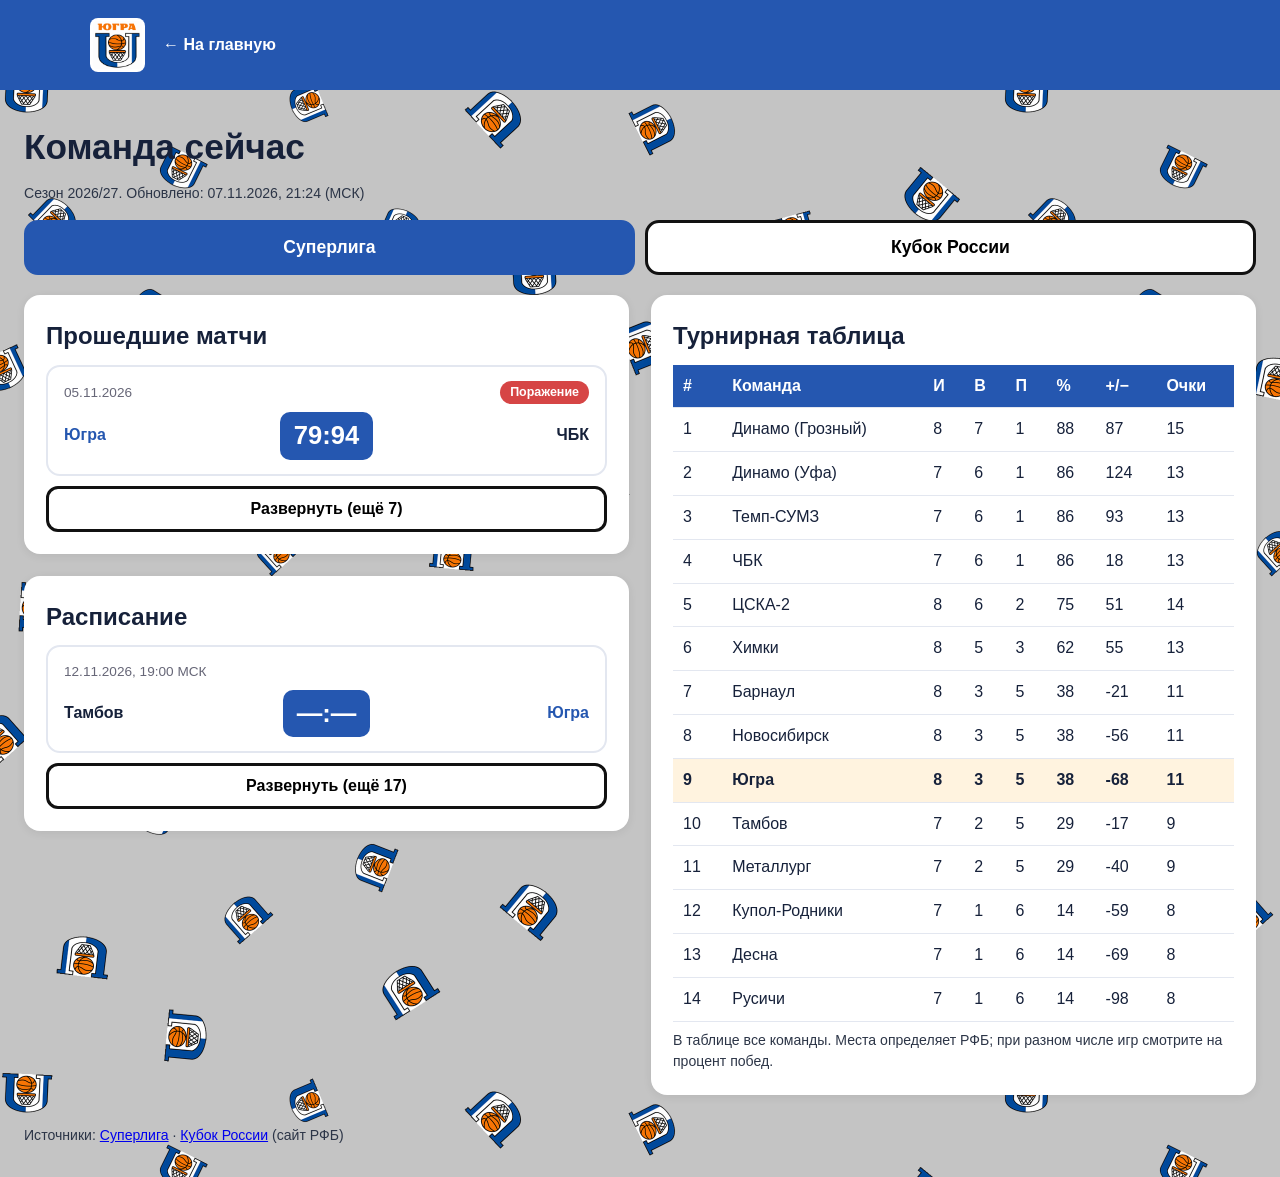
==== team.html @ 1a5d99e0 "Add files via upload" ====
<!DOCTYPE html>
<html lang="ru">
<head>
<meta charset="utf-8">
<meta name="viewport" content="width=device-width,initial-scale=1">
<title>Команда сейчас — БК «Югра»</title>
<link rel="stylesheet" href="style.css">
</head>
<body>
<div class="top"><div class="top-in">
  <img src="img/logo.png" alt="" onerror="this.style.display='none'">
  <a href="index.html">← На главную</a>
</div></div>

<main class="page wide">
  <h1>Команда сейчас</h1>
  <p class="note" id="meta" style="margin:-6px 0 16px"></p>

  <div class="tabs" role="tablist">
    <button class="tab active" data-tab="superliga" role="tab">Суперлига</button>
    <button class="tab" data-tab="cup" role="tab">Кубок России</button>
  </div>

  <!-- Слева матчи «Югры», справа таблица или сетка -->
  <section id="superliga" class="tabpane split">
    <div class="col" id="sl-left"></div>
    <div class="col" id="sl-right"></div>
  </section>

  <section id="cup" class="tabpane split" hidden>
    <div class="col" id="cup-left"></div>
    <div class="col" id="cup-right"></div>
  </section>

  <p class="note">Источники:
    <a id="sl-src" target="_blank" rel="noopener">Суперлига</a> ·
    <a id="cup-src" target="_blank" rel="noopener">Кубок России</a> (сайт РФБ)</p>
</main>

<script src="data.js"></script>
<script>
const d = window.YUGRA_DATA;
const us = s => /югра/i.test(s);

document.getElementById('meta').textContent = `Сезон ${d.season}. Обновлено: ${d.updated}`;
document.getElementById('sl-src').href  = d.superliga.source;
document.getElementById('cup-src').href = d.cup.source;

/* ---------- общие функции ---------- */
const dateKey = s => {            // дата вида 8.10.2026 или 7–8.10.2026 -> число для сортировки
  const m = [...String(s).matchAll(/(\d{1,2})\.(\d{1,2})\.(\d{4})/g)].pop();
  return m ? new Date(+m[3], +m[2]-1, +m[1]).getTime() : 0;
};
const pts = sc => sc.split(':').map(Number);

function card(m, played){
  let badge = '';
  if (played){
    const [a,b] = pts(m.score);
    const y = us(m.home) ? a : b, o = us(m.home) ? b : a;
    badge = y > o ? '<span class="badge win">Победа</span>' : '<span class="badge loss">Поражение</span>';
  }
  return `<div class="mcard">
    <div class="mdate"><span>${m.date}${m.time ? ', '+m.time+' МСК' : ''}</span>${badge}</div>
    <div class="mrow">
      <span class="mteam ${us(m.home)?'us':''}">${m.home}</span>
      <span class="mscore">${played ? m.score : '—:—'}</span>
      <span class="mteam r ${us(m.away)?'us':''}">${m.away}</span>
    </div></div>`;
}

// блок: первый матч виден, остальные раскрываются кнопкой
function block(title, items, played, emptyText){
  if (!items.length) return `<div class="panel"><h2>${title}</h2><p class="empty">${emptyText}</p></div>`;
  const rest = items.slice(1);
  return `<div class="panel"><h2>${title}</h2>
    ${card(items[0], played)}
    <div class="more-list" hidden>${rest.map(m => card(m, played)).join('')}</div>
    ${rest.length ? `<button class="expand" data-more="${rest.length}">Развернуть (ещё ${rest.length})</button>` : ''}
  </div>`;
}

function leftColumn(played, upcoming){
  // прошедшие: самый свежий матч первым; расписание: ближайший первым
  played   = played.filter(m => us(m.home+' '+m.away)).sort((a,b) => dateKey(b.date) - dateKey(a.date));
  upcoming = upcoming.filter(m => us(m.home+' '+m.away)).sort((a,b) => dateKey(a.date) - dateKey(b.date));
  return block('Прошедшие матчи', played, true, 'Матчей ещё нет')
       + block('Расписание', upcoming, false, 'Ближайших матчей нет');
}

document.addEventListener('click', e => {
  const b = e.target.closest('.expand'); if (!b) return;
  const list = b.previousElementSibling;
  list.hidden = !list.hidden;
  b.textContent = list.hidden ? `Развернуть (ещё ${b.dataset.more})` : 'Свернуть';
});

/* ---------- Суперлига ---------- */
const sl = d.superliga;
document.getElementById('sl-left').innerHTML = leftColumn(
  sl.results.map(g => ({date:g[0], home:g[1], away:g[2], score:g[3]})),
  sl.schedule.map(g => ({date:g[0], time:g[1], home:g[2], away:g[3]}))
);
document.getElementById('sl-right').innerHTML = `
  <div class="panel"><h2>Турнирная таблица</h2>
  <table><thead><tr><th>#</th><th>Команда</th><th>И</th><th>В</th><th>П</th><th>%</th><th>+/−</th><th>Очки</th></tr></thead><tbody>
  ${sl.table.length
    ? sl.table.map((r,i) => `<tr class="${us(r[0])?'us':''}"><td>${i+1}</td><td>${r[0]}</td><td>${r[1]}</td><td>${r[2]}</td><td>${r[3]}</td><td>${r[4]}</td><td>${r[7]}</td><td>${r[8]}</td></tr>`).join('')
    : '<tr><td colspan="8" class="empty">Данные ещё не загружены</td></tr>'}
  </tbody></table>
  <p class="note">В таблице все команды. Места определяет РФБ; при разном числе игр смотрите на процент побед.</p></div>`;

/* ---------- Кубок России ---------- */
const legs = d.cup.rounds.flatMap(r => r.ties.flatMap(t => t.legs)).filter(l => us(l.home+' '+l.away));
document.getElementById('cup-left').innerHTML = leftColumn(
  legs.filter(l => l.score), legs.filter(l => !l.score)
);

// пара -> строки двух команд: очки в каждом матче и сумма
function tieHTML(t){
  const [a, b] = [t.legs[0].home, t.legs[0].away];
  const row = team => {
    const per = t.legs.map(l => l.score ? pts(l.score)[l.home === team ? 0 : 1] : null);
    const sum = per.every(v => v !== null) ? per[0] + per[1] : null;
    return {team, per, sum};
  };
  const ra = row(a), rb = row(b);
  const done = ra.sum !== null;
  const cls = (r, o) => (us(r.team) ? 'us ' : '') + (done && r.sum > o.sum ? 'win' : '');
  const line = (r, o) => `<div class="trow ${cls(r,o)}"><span class="tname">${r.team}</span>
    <span>${r.per[0] ?? ''}</span><span>${r.per[1] ?? ''}</span><b>${r.sum ?? ''}</b></div>`;
  const next = t.legs.find(l => !l.score);
  return `<div class="tie2 ${us(a+' '+b)?'tie-us':''}">
    <div class="thead"><span></span><span>1</span><span>2</span><span>Σ</span></div>
    ${line(ra, rb)}${line(rb, ra)}
    ${next ? `<div class="tnext">${next.date}${next.time ? ', '+next.time : ''}</div>` : ''}</div>`;
}
document.getElementById('cup-right').innerHTML = `
  <div class="panel"><h2>Сетка плей-офф</h2>
  <div class="bracket">
  ${d.cup.rounds.map(r => `<div class="rcol"><div class="rname">${r.name}</div>
    <div class="rties">${r.ties.length
      ? r.ties.map(t => `<div class="tslot">${tieHTML(t)}</div>`).join('')
      : '<div class="tslot"><div class="tie2 tbd">Пары определятся позже</div></div>'}</div></div>`).join('')}
  </div>
  <p class="note">В паре два матча, дальше проходит команда с большей суммой очков (Σ). Победитель пары выделен.</p></div>`;

/* ---------- переключатель вкладок ---------- */
document.querySelectorAll('.tab').forEach(b => b.onclick = () => {
  document.querySelectorAll('.tab').forEach(x => x.classList.toggle('active', x === b));
  document.querySelectorAll('.tabpane').forEach(p => p.hidden = p.id !== b.dataset.tab);
  history.replaceState(null, '', '#' + b.dataset.tab);
});
if (location.hash === '#cup') document.querySelector('[data-tab=cup]').click();
</script>
</body>
</html>
---- style.css ----
:root{--blue:#2557b0;--dark:#0d2a63;--orange:#f08a00;--bg:#f3f5fa}
*{box-sizing:border-box;margin:0;padding:0}
body{font-family:"Segoe UI",Roboto,Arial,sans-serif;background:#c4c4c4 url("img/pattern.png") 0 0/1000px 1000px repeat;color:#16213a;line-height:1.55}

/* ШАПКА */
.hero{--h:max(33.33vh,230px);position:relative;height:33.33vh;min-height:230px;background:var(--blue);overflow:hidden;
  transition:height .7s ease;color:#fff}
.hero.open{height:auto;min-height:100vh}
/* фото целиком растянуто на всю шапку; при раскрытии шапки растягивается вместе с ней */
.hero-photo{position:absolute;inset:0;background:url("img/header.jpg") 0 0/100% 100% no-repeat;opacity:.9;
  transition:opacity .8s ease}
.hero.open .hero-photo{opacity:.85}
.hero::after{content:"";position:absolute;inset:0;pointer-events:none;
  background:linear-gradient(90deg,rgba(26,62,135,.72) 0%,rgba(26,62,135,.5) 45%,rgba(26,62,135,.12) 100%);transition:background .8s ease}
.hero.open::after{background:linear-gradient(90deg,rgba(26,62,135,.88) 0%,rgba(26,62,135,.7) 55%,rgba(26,62,135,.4) 100%)}
.hero-inner{--logo:clamp(110px,16vw,190px);position:relative;z-index:2;max-width:1200px;margin:0 auto;padding:28px 24px;
  display:flex;flex-wrap:wrap;gap:0 32px;align-items:flex-start}
.hero-inner>div:not(.more){flex:1;min-width:0}
.logo{width:var(--logo);background:#fff;border-radius:14px;padding:8px;flex-shrink:0;
  box-shadow:0 8px 24px rgba(0,0,0,.3)}
.hero h1{font-size:clamp(2.2rem,6vw,4.6rem);letter-spacing:.04em;line-height:1.05}
.tagline{margin-top:8px;opacity:.9;max-width:560px}
.btn{display:inline-block;margin-top:18px;padding:12px 30px;border:3px solid #fff;border-radius:12px;
  background:transparent;color:#fff;font-size:1.05rem;font-weight:600;cursor:pointer;text-decoration:none;transition:.2s}
.btn:hover{background:#fff;color:var(--blue)}
.more{flex:0 0 100%;padding-left:calc(var(--logo) + 32px);min-width:0;max-height:0;overflow:hidden;opacity:0;transition:max-height .8s ease,opacity .6s ease .15s}
.hero.open .more{max-height:4000px;opacity:1;margin-top:26px}
.more h2{margin:18px 0 6px;color:#ffd08a;font-size:1.3rem}
.more p{max-width:820px}
.roster{display:grid;grid-template-columns:repeat(auto-fill,minmax(250px,1fr));gap:8px;margin-top:10px;list-style:none;max-width:900px}
.roster li{background:rgba(255,255,255,.12);border-radius:8px;padding:8px 12px;font-size:.95rem}
.roster b{color:#ffd08a;margin-right:6px}

/* КАРТОЧКИ */
.cards{max-width:1200px;margin:36px auto;padding:0 24px;display:grid;grid-template-columns:repeat(auto-fit,minmax(280px,1fr));gap:24px}
.card{background:#fff;border:6px solid #111;border-radius:18px;padding:26px;min-height:300px;
  display:flex;flex-direction:column;justify-content:space-between;transition:transform .2s}
.card:hover{transform:translateY(-4px)}
.card h2{font-size:1.9rem}
.card p{margin-top:10px;color:#444}
.card .btn{align-self:flex-start;color:#111;border-color:#111}
.card .btn:hover{background:#111;color:#fff}

/* ВНУТРЕННИЕ СТРАНИЦЫ */
.top{background:var(--blue);color:#fff;padding:18px 24px}
.top-in{max-width:1100px;margin:0 auto;display:flex;align-items:center;gap:18px}
.top img{height:54px;background:#fff;border-radius:8px;padding:3px}
.top a{color:#fff;text-decoration:none;font-weight:600}
.page{max-width:1100px;margin:30px auto;padding:0 24px}
.page h1{font-size:2.2rem;margin-bottom:14px}
.panel{background:#fff;border-radius:16px;padding:22px;margin-bottom:22px;box-shadow:0 2px 10px rgba(0,0,0,.07);overflow-x:auto}
table{width:100%;border-collapse:collapse}
th,td{padding:9px 10px;text-align:left;border-bottom:1px solid #e3e7f0}
th{background:var(--blue);color:#fff}
tr.us td{background:#fff3df;font-weight:700}
.note{font-size:.88rem;color:#667;margin-top:8px}
.stats{display:grid;grid-template-columns:repeat(auto-fit,minmax(140px,1fr));gap:14px}
.stat{background:var(--blue);color:#fff;border-radius:14px;padding:16px;text-align:center}
.stat b{display:block;font-size:2rem}
.todo{border:2px dashed #aab;border-radius:12px;padding:18px;color:#556}

/* ПЕРЕКЛЮЧАТЕЛЬ ТУРНИРОВ */
.tabs{display:flex;gap:10px;margin-bottom:20px}
.tab{flex:1;padding:14px;border:3px solid #111;border-radius:14px;background:#fff;font-size:1.1rem;font-weight:700;cursor:pointer}
.tab.active{background:var(--blue);border-color:var(--blue);color:#fff}
.panel h2{margin-bottom:10px}
.empty{color:#889;text-align:center;padding:18px}
.tie{margin-bottom:16px}
.tie-title{font-size:1.15rem;margin-bottom:6px}
.soon{color:var(--orange);font-weight:700}
[hidden]{display:none!important}

/* ДВЕ ПОЛОВИНЫ: слева матчи, справа таблица или сетка */
.page.wide{max-width:1300px}
.split{display:grid;grid-template-columns:minmax(0,1fr) minmax(0,1fr);gap:22px;align-items:start}
.split .panel{margin-bottom:22px}
@media(max-width:860px){.split{grid-template-columns:minmax(0,1fr)}}
.mcard{border:2px solid #e3e7f0;border-radius:14px;padding:14px 16px;margin-bottom:10px}
.mdate{display:flex;justify-content:space-between;align-items:center;font-size:.85rem;color:#667;margin-bottom:8px}
.mrow{display:grid;grid-template-columns:1fr auto 1fr;gap:12px;align-items:center}
.mteam{font-weight:600}.mteam.r{text-align:right}.mteam.us{color:var(--blue)}
.mscore{font-size:1.6rem;font-weight:800;background:var(--blue);color:#fff;border-radius:10px;padding:4px 14px}
.badge{font-weight:700;font-size:.78rem;padding:2px 10px;border-radius:20px;color:#fff}
.badge.win{background:#1f9d55}.badge.loss{background:#d64545}
.expand{width:100%;padding:11px;border:3px solid #111;border-radius:12px;background:#fff;font-size:1rem;font-weight:700;cursor:pointer}
.expand:hover{background:#111;color:#fff}
.more-list{margin-bottom:10px}
p.empty{color:#889;padding:8px 0}

/* СЕТКА ПЛЕЙ-ОФФ */
.bracket{display:flex;gap:30px;overflow-x:auto;padding-bottom:8px}
.rcol{display:flex;flex-direction:column;min-width:250px;flex:0 0 250px}
.rname{font-weight:700;text-align:center;margin-bottom:10px;color:var(--blue)}
.rties{display:flex;flex-direction:column;justify-content:space-around;flex:1;gap:12px}
.tslot{position:relative}
.rcol:not(:last-child) .tslot::after{content:"";position:absolute;left:100%;top:50%;width:30px;border-top:2px solid #c7cfe0}
.rcol:not(:first-child) .tslot::before{content:"";position:absolute;right:100%;top:50%;width:30px;border-top:2px solid #c7cfe0}
.tie2{border:2px solid #dfe4f0;border-radius:10px;overflow:hidden;font-size:.86rem;background:#fff}
.tie2.tie-us{border-color:var(--orange)}
.tie2.tbd{padding:14px;color:#889;text-align:center;border-style:dashed}
.thead,.trow{display:grid;grid-template-columns:1fr 28px 28px 34px;align-items:center;text-align:center}
.thead{font-size:.7rem;color:#99a;background:#f6f8fc;padding:2px 8px}
.trow{padding:6px 8px;gap:0}
.trow+.trow{border-top:1px solid #edf0f6}
.trow .tname{text-align:left;white-space:nowrap;overflow:hidden;text-overflow:ellipsis}
.trow.us{background:#fff3df}
.trow.win .tn,.trow.win b{font-weight:800}
.trow.win{box-shadow:inset 4px 0 0 #1f9d55}
.tnext{font-size:.75rem;color:var(--orange);font-weight:700;text-align:center;padding:3px;border-top:1px solid #edf0f6}

/* СТРАНИЦА «ИССЛЕДОВАНИЕ» */
.q{font-size:1.1rem;color:#445;margin:-4px 0 16px}
.rtabs{display:flex;gap:8px;margin-bottom:18px;flex-wrap:wrap}
.rtab{padding:11px 22px;border:3px solid #111;border-radius:12px;background:#fff;font-weight:700;font-size:1rem;cursor:pointer}
.rtab.on{background:var(--blue);border-color:var(--blue);color:#fff}
.kpis{display:grid;grid-template-columns:repeat(4,1fr);gap:14px;margin-bottom:18px}
.kpi{background:var(--blue);color:#fff;border-radius:14px;padding:16px;text-align:center}.kpi b{display:block;font-size:2.2rem}
.two{display:grid;grid-template-columns:minmax(0,1fr) minmax(0,1fr);gap:20px}
.bar{display:flex;height:34px;border-radius:9px;overflow:hidden;font-weight:700;color:#fff;margin:8px 0 4px}
.bar span{display:flex;align-items:center;justify-content:center;gap:4px;white-space:nowrap;overflow:hidden}.bw{background:#1f9d55}.bl{background:#d64545}
.cap{font-size:.85rem;color:#667;margin-top:8px}
.main{background:linear-gradient(90deg,#fff3df,#fff);border-left:6px solid var(--orange);border-radius:12px;padding:16px 20px;margin-top:6px}
.main b{color:var(--blue)}
details.meta,.micro details{margin-top:12px;font-size:.92rem}
details summary{cursor:pointer;color:var(--blue);font-weight:600}
details ul{margin:8px 0 0 20px}
.seg{display:inline-flex;flex-wrap:wrap;border:3px solid #111;border-radius:12px;overflow:hidden;margin-bottom:14px}
.seg button{padding:8px 22px;border:0;background:#fff;font-weight:700;font-size:.95rem;cursor:pointer}
.seg button.on{background:#111;color:#fff}.seg.big{margin-bottom:12px}.seg.big button.on{background:var(--blue)}
.ask{font-size:1.05rem;font-weight:700;margin:0 0 12px}.ask span{font-weight:400;color:#667}
.legend{display:flex;gap:18px;flex-wrap:wrap;font-size:.85rem;margin-bottom:8px}
.legend i{display:inline-block;width:12px;height:12px;border-radius:3px;margin-right:5px;vertical-align:-1px}
.fr{display:grid;grid-template-columns:200px 1fr 170px;gap:14px;align-items:center;padding:10px 0;border-top:1px solid #e3e7f0}
.fr:first-child{border-top:0}
.fn{font-weight:700;text-align:left;background:none;border:0;font-size:1rem;cursor:pointer;padding:0;color:var(--dark);text-decoration:underline dotted #99a;text-underline-offset:4px}
.fn small{display:block;font-weight:400;color:#889;font-size:.78rem;text-decoration:none}
.bb{display:flex;align-items:center;gap:8px;margin:3px 0;font-size:.82rem}
.bb div{height:14px;border-radius:7px}.bb em{font-style:normal;color:#445;flex:0 0 52px}
.bb .trk{flex:1;min-width:0;height:14px;border-radius:0}.bb .trk div{height:14px;border-radius:7px}
.tag{padding:5px 12px;border-radius:20px;font-weight:700;font-size:.82rem;text-align:center;color:#fff}
.tw{background:#1f9d55}.tl{background:#d64545}.tn{background:#9aa3b5}.tb{background:#2557b0}.to{background:#f08a00}
.def{grid-column:1/-1;background:#f3f5fa;border-radius:10px;padding:10px 14px;font-size:.92rem}
.micro{background:#fff;border-radius:14px;padding:16px 20px;margin-top:16px;box-shadow:0 2px 10px rgba(0,0,0,.07)}
.notyet{background:#eef0f5;border-radius:14px;padding:16px 20px;margin-top:16px}
.notyet h3{margin-bottom:6px}.notyet ul{margin:6px 0 8px 20px}.notyet li{margin-bottom:6px}
.vid{background:#0d2a63;border-radius:14px;aspect-ratio:16/9;display:flex;align-items:center;justify-content:center;color:#fff}
.play{width:78px;height:78px;border-radius:50%;background:#fff;color:var(--blue);display:flex;align-items:center;justify-content:center;font-size:2rem;padding-left:6px}
@media(max-width:760px){.kpis{grid-template-columns:1fr 1fr}.two{grid-template-columns:minmax(0,1fr)}.fr{grid-template-columns:1fr}.fr .tag{justify-self:start}}

/* серый фон: тёмнее подписи вне белых карточек */
.q{color:#1f2a44}.note{color:#2c3547}

/* ТЕЛЕФОН */
@media(max-width:640px){
  .hero{height:auto;min-height:0}
  .hero.open{min-height:100vh}
  .hero-inner{--logo:84px;padding:18px 16px;gap:0 14px}
  .hero h1{font-size:1.9rem;letter-spacing:.02em}
  .tagline{font-size:.9rem;margin-top:4px}
  .btn{margin-top:12px;padding:10px 22px}
  .more{padding-left:0}
  .hero.open .more{margin-top:18px}
  .more h2{font-size:1.15rem}
  .roster{grid-template-columns:1fr}
  .logo{padding:5px;border-radius:12px}
  .cards{margin:22px auto;padding:0 16px;gap:16px}
  .card{min-height:200px;padding:20px}
  .page{padding:0 16px;margin:20px auto}
  .page h1{font-size:1.8rem}
  .tabs,.rtabs{gap:8px}.tab{padding:12px 6px;font-size:1rem}.rtab{padding:10px 16px}
  .seg.big{display:flex;flex-direction:column;width:100%}.seg.big button{border-bottom:1px solid #ddd;text-align:left}
  .panel{padding:16px}
  th,td{padding:8px 5px;font-size:.9rem}
  .mrow{gap:8px}.mscore{font-size:1.3rem;padding:3px 10px}
  .mteam{font-size:.95rem;overflow-wrap:anywhere}
  .kpi b{font-size:1.7rem}
}

/* ТЕЛЕФОН: фото в шапке */
@media(max-width:640px){
  .hero-photo{bottom:auto;height:100%;transition:height .8s ease,opacity .8s ease}
  .hero.open .hero-photo{height:min(100%,720px);-webkit-mask-image:linear-gradient(180deg,#000 62%,transparent);mask-image:linear-gradient(180deg,#000 62%,transparent)}
  .hero::after{background:rgba(26,62,135,.45)}
  .hero.open::after{background:rgba(26,62,135,.82)}
  .bracket{padding-bottom:12px}
}

/* ИНТЕРВЬЮ */
.vid{position:relative;overflow:hidden}
.vid iframe{position:absolute;inset:0;width:100%;height:100%;border:0}
.quote{font-size:1.2rem;font-weight:700;border-left:6px solid var(--orange);padding:6px 16px;margin-bottom:12px;color:var(--dark);background:#fff;border-radius:0 12px 12px 0}
details.qa{border:2px solid #e3e7f0;border-radius:12px;padding:12px 16px;margin-bottom:10px}
details.qa summary{font-weight:700;color:var(--dark);line-height:1.4}
details.qa p{margin-top:10px;white-space:pre-line}
.cmp{margin-bottom:12px}.cmp p{margin-top:2px}
.cs{font-size:.78rem;font-weight:700;color:#fff;border-radius:20px;padding:2px 10px;margin-left:6px}
.cs.ok{background:#1f9d55}.cs.half{background:#f08a00}
@media(max-width:640px){.quote{font-size:1.05rem}}

/* ИНТЕРВЬЮ: вопрос, под ним ответ */
.qa2{padding:14px 0;border-top:1px solid #e3e7f0}.qa2:first-child{border-top:0;padding-top:4px}
.qq{display:flex;gap:12px;align-items:flex-start;font-weight:700;color:var(--dark);font-size:1.05rem}
.qq span{flex:0 0 28px;height:28px;border-radius:50%;background:var(--blue);color:#fff;display:flex;align-items:center;justify-content:center;font-size:.9rem}
.aa{margin:8px 0 0 40px;border-left:4px solid var(--orange);padding-left:14px}
@media(max-width:640px){.aa{margin-left:0}.qq{font-size:1rem}}
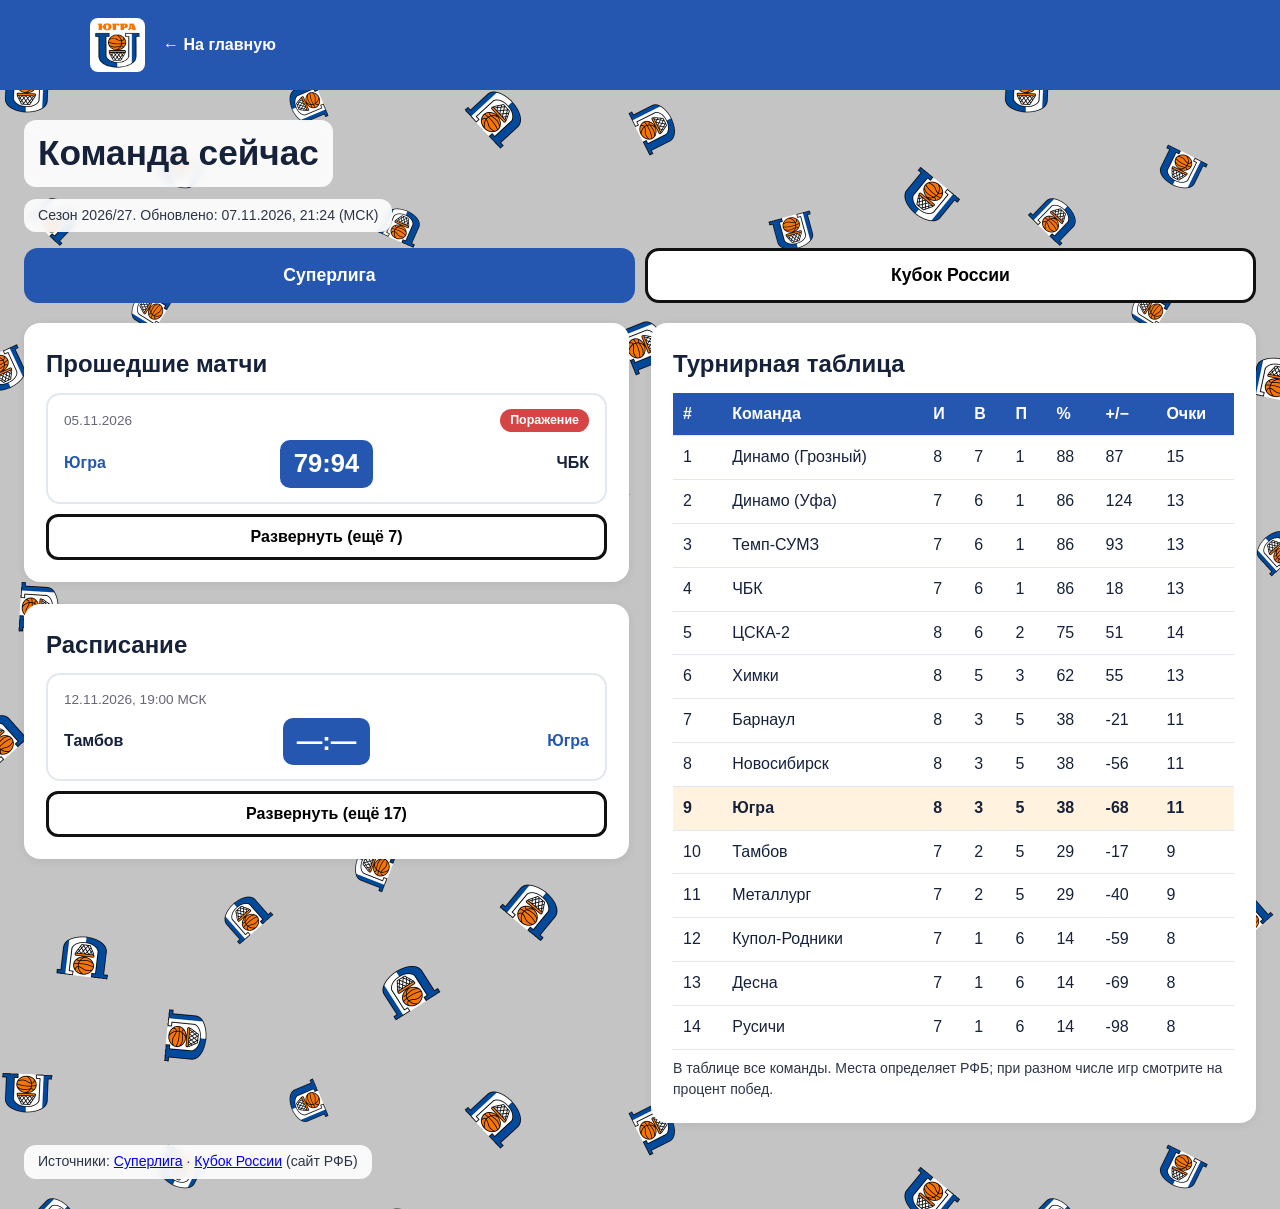
==== commit 93585aab: "Add files via upload" ====
--- a/team.html
+++ b/team.html
@@ -14,7 +14,7 @@
 
 <main class="page wide">
   <h1>Команда сейчас</h1>
-  <p class="note" id="meta" style="margin:-6px 0 16px"></p>
+  <p class="note" id="meta"></p>
 
   <div class="tabs" role="tablist">
     <button class="tab active" data-tab="superliga" role="tab">Суперлига</button>
--- a/style.css
+++ b/style.css
@@ -203,3 +203,9 @@
 .qq span{flex:0 0 28px;height:28px;border-radius:50%;background:var(--blue);color:#fff;display:flex;align-items:center;justify-content:center;font-size:.9rem}
 .aa{margin:8px 0 0 40px;border-left:4px solid var(--orange);padding-left:14px}
 @media(max-width:640px){.aa{margin-left:0}.qq{font-size:1rem}}
+
+/* Текст, который стоит прямо на фоне с эмблемами: подкладка, чтобы он читался */
+.page>h1,.page>.q,.page>.note{display:block;width:fit-content;max-width:100%;background:rgba(255,255,255,.9);padding:6px 14px;border-radius:12px;-webkit-backdrop-filter:blur(4px);backdrop-filter:blur(4px)}
+.page>h1{margin-bottom:12px}
+.page>.q{margin:0 0 16px}
+.page>.note{margin:0 0 16px}
